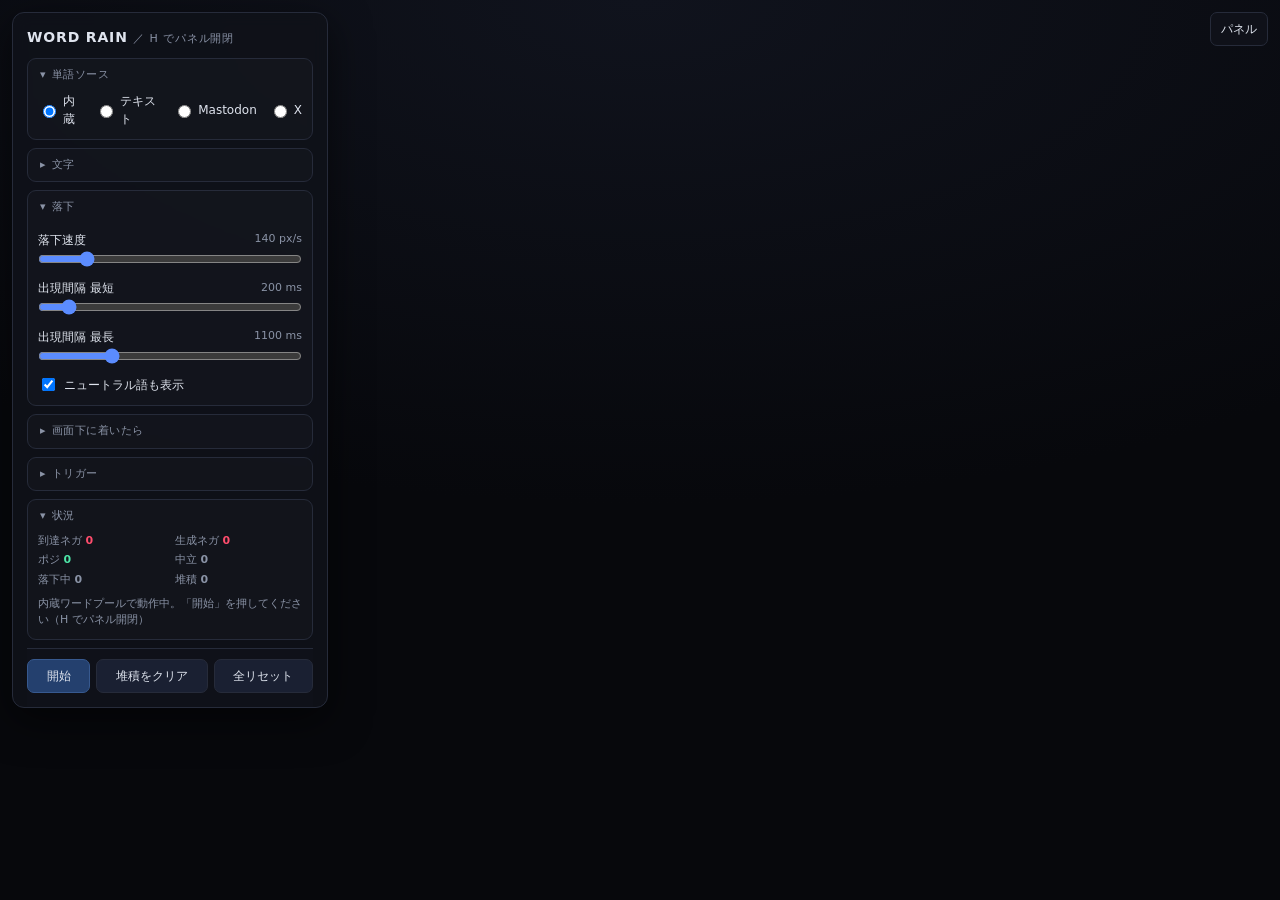
==== index.html @ abbf99c5 "Add files via upload" ====
<!DOCTYPE html>
<html lang="ja">
<head>
<meta charset="utf-8">
<meta name="viewport" content="width=device-width,initial-scale=1,viewport-fit=cover">
<title>Word Rain — 落下する単語</title>
<meta name="description" content="単語が降ってきて、ネガティブな語だけが画面下に積み上がる。指定の数に達すると映像と音声が流れます。">
<meta name="theme-color" content="#07080c">
<meta property="og:title" content="Word Rain — 落下する単語">
<meta property="og:description" content="単語が降ってきて、ネガティブな語だけが画面下に積み上がる。">
<meta property="og:type" content="website">
<link rel="icon" href='data:image/svg+xml,<svg xmlns="http://www.w3.org/2000/svg" viewBox="0 0 32 32"><rect width="32" height="32" rx="7" fill="%2307080c"/><rect x="6" y="6" width="9" height="4" rx="2" fill="%234ee6a8"/><rect x="18" y="13" width="8" height="4" rx="2" fill="%238a93a6"/><rect x="4" y="21" width="24" height="5" rx="2.5" fill="%23ff4d6d"/></svg>'>
<!-- ?v= はキャッシュ対策。ファイルを更新したらこの数字を上げると閲覧者に確実に届く。 -->
<link rel="stylesheet" href="styles.css?v=2">
</head>
<body>

<canvas id="stage"></canvas>

<button id="btnToggle">パネル</button>

<div id="panel">
  <h1>WORD RAIN <span>／ H でパネル開閉</span></h1>

  <details open>
    <summary>単語ソース</summary>
    <div class="radios">
      <label><input type="radio" name="src" value="builtin" checked> 内蔵</label>
      <label><input type="radio" name="src" value="text"> テキスト</label>
      <label><input type="radio" name="src" value="mastodon"> Mastodon</label>
      <label><input type="radio" name="src" value="x"> X</label>
    </div>

    <div id="paneText" hidden style="margin-top:8px">
      <textarea id="pasteText" placeholder="ここにテキストを貼り付け（日本語は自動で分かち書きします）"></textarea>
      <div class="btns" style="margin-top:6px"><button id="btnLoadText">取り込む</button></div>
    </div>

    <div id="paneMastodon" hidden style="margin-top:8px">
      <label class="row">インスタンス <span class="val">認証不要</span></label>
      <input type="text" id="mHost" value="mstdn.jp" placeholder="mstdn.jp">
      <div class="btns" style="margin-top:6px"><button id="btnFetchM">今すぐ取得</button></div>
      <div class="note">公開タイムラインを 10 秒間隔で補充します。CORS を許可していないインスタンスは使えません（確認済み: mstdn.jp / fedibird.com）。</div>
    </div>

    <div id="paneX" hidden style="margin-top:8px">
      <label class="row">プロキシ URL</label>
      <input type="text" id="xProxy" value="http://127.0.0.1:8787">
      <label class="row" style="margin-top:6px">検索クエリ</label>
      <input type="text" id="xQuery" value="lang:ja -is:retweet">
      <div class="btns" style="margin-top:6px">
        <button id="btnFetchX">今すぐ取得</button>
        <button id="btnDiagX">接続を診断</button>
      </div>
      <div class="note">x_proxy.py の起動と Bearer トークンが必要です。取得できないときは「接続を診断」を押すと原因が出ます。</div>
    </div>
  </details>

  <details>
    <summary>文字</summary>
    <label class="row">フォント</label>
    <select id="fontFamily">
      <option value='"Noto Sans JP","Yu Gothic UI","Hiragino Kaku Gothic ProN","Meiryo",system-ui,sans-serif'>既定（ゴシック）</option>
      <option value='"Yu Gothic UI","Yu Gothic",sans-serif'>游ゴシック</option>
      <option value='"Meiryo",sans-serif'>メイリオ</option>
      <option value='"MS PGothic","MS Gothic",sans-serif'>MS ゴシック</option>
      <option value='"Yu Mincho","MS PMincho",serif'>游明朝</option>
      <option value='"MS PMincho","MS Mincho",serif'>MS 明朝</option>
      <option value='"BIZ UDPGothic","BIZ UDGothic",sans-serif'>BIZ UDゴシック</option>
      <option value='"UD デジタル 教科書体 N-R","UD Digi Kyokasho N-R",serif'>UD デジタル教科書体</option>
      <option value='"HGP創英角ﾎﾟｯﾌﾟ体","HGSoeiKakupoptai",sans-serif'>HG創英角ポップ体</option>
      <option value='Impact,"Arial Black",sans-serif'>Impact</option>
      <option value='Georgia,"Times New Roman",serif'>Georgia</option>
      <option value='Consolas,"Courier New","MS Gothic",monospace'>Consolas（等幅）</option>
      <option id="optFontFile" value='"WordRainCustom"' hidden>読み込んだファイル</option>
      <option value="__custom__">カスタム指定（下の欄）</option>
    </select>

    <label class="row" style="margin-top:6px">カスタム font-family</label>
    <input type="text" id="fontCustom" placeholder='例: "Zen Maru Gothic", sans-serif' disabled>

    <label class="row" style="margin-top:6px">フォントファイル (.ttf/.otf/.woff2)</label>
    <input type="file" id="fontFile" accept=".ttf,.otf,.woff,.woff2,font/*">

    <label class="row" style="margin-top:6px">太さ</label>
    <select id="fontWeight">
      <option value="300">300 Light</option>
      <option value="400">400 Regular</option>
      <option value="600" selected>600 SemiBold</option>
      <option value="800">800 ExtraBold</option>
      <option value="900">900 Black</option>
    </select>

    <label class="row" style="margin-top:8px">文字サイズ 最小 <span class="val" id="sizeMinOut"></span></label>
    <input type="range" id="sizeMin" min="10" max="80" step="1" value="18">

    <label class="row">文字サイズ 最大 <span class="val" id="sizeMaxOut"></span></label>
    <input type="range" id="sizeMax" min="12" max="160" step="1" value="64">
  </details>

  <details open>
    <summary>落下</summary>
    <label class="row">落下速度 <span class="val" id="speedOut"></span></label>
    <input type="range" id="speed" min="10" max="800" step="5" value="140">

    <label class="row">出現間隔 最短 <span class="val" id="spawnMinOut"></span></label>
    <input type="range" id="spawnMin" min="20" max="2000" step="10" value="200">

    <label class="row">出現間隔 最長 <span class="val" id="spawnMaxOut"></span></label>
    <input type="range" id="spawnMax" min="50" max="4000" step="10" value="1100">

    <label class="check"><input type="checkbox" id="showNeutral" checked> ニュートラル語も表示</label>
  </details>

  <details>
    <summary>画面下に着いたら</summary>
    <label class="row">ネガティブ
      <select id="beh_negative">
        <option value="pile">積み上がる</option>
        <option value="bottom">下段に重なる</option>
        <option value="vanish">消える</option>
      </select>
    </label>
    <label class="row">ポジティブ
      <select id="beh_positive">
        <option value="pile">積み上がる</option>
        <option value="bottom">下段に重なる</option>
        <option value="vanish">消える</option>
      </select>
    </label>
    <label class="row">ニュートラル
      <select id="beh_neutral">
        <option value="pile">積み上がる</option>
        <option value="bottom">下段に重なる</option>
        <option value="vanish">消える</option>
      </select>
    </label>
    <div class="note">既定はネガティブのみ積み上がり、ポジティブと中立は画面下で消えます。</div>
  </details>

  <details>
    <summary>トリガー</summary>
    <label class="row">ネガティブ到達数の閾値 <span class="val" id="thresholdOut"></span></label>
    <input type="range" id="threshold" min="1" max="200" step="1" value="20">

    <div class="gauge"><div id="gaugeFill"></div></div>
    <div class="counts" style="margin-bottom:8px">
      <span>到達ネガ <b id="gaugeLabel">0 / 20</b></span>
    </div>

    <label class="row">映像ファイル</label>
    <input type="file" id="videoFile" accept="video/*">
    <div class="mname" id="videoName">未選択</div>

    <label class="row">音声ファイル</label>
    <input type="file" id="audioFile" accept="audio/*">
    <div class="mname" id="audioName">未選択</div>

    <label class="check"><input type="checkbox" id="autoReset" checked> 再生後にカウンタと堆積をリセット</label>
    <div class="btns" style="margin-top:8px"><button id="btnTest">トリガーをテスト再生</button></div>
  </details>

  <details open>
    <summary>状況</summary>
    <div class="counts">
      <span class="neg">到達ネガ <b id="cNeg">0</b></span>
      <span class="neg">生成ネガ <b id="cNegTotal">0</b></span>
      <span class="pos">ポジ <b id="cPos">0</b></span>
      <span class="neu">中立 <b id="cNeu">0</b></span>
      <span>落下中 <b id="cAir">0</b></span>
      <span>堆積 <b id="cPile">0</b></span>
    </div>
    <div class="status err" id="status">スクリプトが実行されていません。Brave のシールド（ライオンのアイコン）で「スクリプトをブロック」が有効になっていないか確認してください。</div>
    <noscript><div class="status err">JavaScript が無効です。</div></noscript>
  </details>

  <div class="btns actions">
    <button id="btnStart" class="primary">開始</button>
    <button id="btnClear">堆積をクリア</button>
    <button id="btnReset">全リセット</button>
  </div>
</div>

<div id="overlay" hidden>
  <video id="trigVideo" playsinline></video>
  <audio id="trigAudio"></audio>
  <div class="hint" id="overlayHint">クリック / Esc で閉じる</div>
</div>

<script src="sentiment.js?v=2"></script>
<script src="wordsource.js?v=2"></script>
<script src="app.js?v=2"></script>
</body>
</html>
---- styles.css ----
:root {
  --bg: #07080c;
  --panel: rgba(16, 18, 26, .92);
  --line: #262b3a;
  --text: #dfe4ee;
  --muted: #8a93a6;
  --pos: #4ee6a8;
  --neg: #ff4d6d;
  --neu: #8a93a6;
}

* { box-sizing: border-box; }

html, body {
  margin: 0; height: 100%; overflow: hidden;
  background: var(--bg); color: var(--text);
  font: 13px/1.5 "Noto Sans JP", "Yu Gothic UI", "Hiragino Kaku Gothic ProN", Meiryo, system-ui, sans-serif;
}

#stage {
  position: fixed; inset: 0; width: 100%; height: 100%;
  background: radial-gradient(120% 80% at 50% 0%, #10131d 0%, #07080c 70%);
}

/* ---- コントロールパネル ---- */
#panel {
  position: fixed; top: 12px; left: 12px; width: 316px;
  max-height: calc(100vh - 24px); overflow-y: auto;
  background: var(--panel); border: 1px solid var(--line); border-radius: 12px;
  padding: 14px; backdrop-filter: blur(8px);
  box-shadow: 0 12px 40px rgba(0,0,0,.55);
  transition: transform .2s ease, opacity .2s ease;
}
#panel.hidden { transform: translateX(-340px); opacity: 0; pointer-events: none; }

h1 { margin: 0 0 10px; font-size: 14px; letter-spacing: .06em; }
h1 span { color: var(--muted); font-weight: 400; font-size: 11px; }

details {
  border: 1px solid var(--line); border-radius: 9px; margin: 0 0 8px; padding: 0 10px;
  background: rgba(255,255,255,.015);
}
details[open] { padding-bottom: 11px; }
summary {
  color: var(--muted); font-size: 11px; letter-spacing: .04em;
  padding: 8px 2px; cursor: pointer; list-style: none; user-select: none;
}
summary::-webkit-details-marker { display: none; }
summary::before { content: '▸ '; display: inline-block; width: 12px; }
details[open] > summary::before { content: '▾ '; }
summary:hover { color: var(--text); }

label.row { display: flex; align-items: center; justify-content: space-between; gap: 8px; margin: 7px 0 2px; font-size: 12px; }
label.row .val { color: var(--muted); font-variant-numeric: tabular-nums; font-size: 11px; }
input[type=range] { width: 100%; accent-color: #5b8cff; margin: 0 0 4px; }
input[type=text], textarea {
  width: 100%; background: #0c0f18; border: 1px solid var(--line); border-radius: 6px;
  color: var(--text); padding: 6px 8px; font: inherit; font-size: 12px;
}
textarea { resize: vertical; min-height: 66px; }
input[type=file] { width: 100%; font-size: 11px; color: var(--muted); }
select {
  background: #0c0f18; border: 1px solid var(--line); border-radius: 6px;
  color: var(--text); padding: 5px 6px; font: inherit; font-size: 12px; max-width: 100%;
}
label.row select { flex: 0 0 auto; }
#fontFamily, #fontWeight { width: 100%; }
input[type=text]:disabled { opacity: .45; }

.note { color: var(--muted); font-size: 10.5px; line-height: 1.5; margin-top: 6px; }
.note.warn { color: #ffc861; }

.radios { display: flex; gap: 12px; font-size: 12px; }
.radios label { display: flex; align-items: center; gap: 4px; cursor: pointer; }
.check { display: flex; align-items: center; gap: 6px; font-size: 12px; margin: 6px 0 0; cursor: pointer; }

.btns { display: flex; gap: 6px; flex-wrap: wrap; }
button {
  flex: 1 1 auto; background: #1a2032; color: var(--text);
  border: 1px solid var(--line); border-radius: 7px; padding: 7px 10px;
  font: inherit; font-size: 12px; cursor: pointer;
}
button:hover { background: #232b42; }
button.on { background: #b4243c; border-color: #d84a60; }
button.primary { background: #24406e; border-color: #37598f; }

.mname { color: var(--muted); font-size: 11px; word-break: break-all; margin: 2px 0 6px; }

/* パネルが縦に長いので、開始ボタンの行は常に見える位置に貼り付ける */
.actions {
  position: sticky; bottom: -14px; z-index: 2;
  background: var(--panel); padding: 10px 0 14px; margin-bottom: -14px;
  border-top: 1px solid var(--line);
}

/* ---- 計測 ---- */
.gauge { height: 8px; background: #141824; border-radius: 5px; overflow: hidden; margin: 6px 0 4px; }
.gauge > div { height: 100%; width: 0; background: linear-gradient(90deg, #ff4d6d55, #ff4d6d); transition: width .15s linear; }
.counts { display: grid; grid-template-columns: repeat(2, 1fr); gap: 3px 10px; font-size: 11px; color: var(--muted); }
.counts b { font-variant-numeric: tabular-nums; font-weight: 600; }
.neg b { color: var(--neg); } .pos b { color: var(--pos); } .neu b { color: var(--neu); }

.status { margin-top: 8px; font-size: 11px; line-height: 1.45; color: var(--muted); min-height: 2.2em; }
.status.ok { color: var(--pos); }
.status.warn { color: #ffc861; }
.status.err { color: var(--neg); }

#btnToggle {
  position: fixed; top: 12px; right: 12px; width: auto; flex: none;
  background: rgba(16,18,26,.9); z-index: 5;
}

/* ---- トリガーオーバーレイ ---- */
#fatal {
  position: fixed; left: 50%; top: 24px; transform: translateX(-50%);
  max-width: min(720px, 90vw); z-index: 80;
  background: #3a0b16; border: 1px solid var(--neg); border-radius: 9px;
  color: #ffd7de; padding: 10px 14px; font-size: 12px; line-height: 1.6;
}

#overlay {
  position: fixed; inset: 0; z-index: 50; background: #000;
  display: flex; align-items: center; justify-content: center;
  opacity: 0; transition: opacity .25s ease;
}
/* hidden 属性の UA スタイル(display:none)より上の display:flex が勝ってしまうため、
   明示的に打ち消す。これが無いと透明なオーバーレイが全クリックを吸う。 */
#overlay[hidden] { display: none; }
#overlay.on { opacity: 1; }
#overlay video { max-width: 100%; max-height: 100%; }
#overlay.flash { animation: flash .5s steps(2) infinite; }
@keyframes flash { 0% { background: #000; } 50% { background: #7a0018; } 100% { background: #000; } }
/* ---- スマホ ---- */
@media (max-width: 640px) {
  #panel {
    left: 8px; right: 8px; width: auto; top: 8px;
    max-height: 64vh; padding: 12px;
  }
  #panel.hidden { transform: translateY(-130%); }
  #btnToggle { top: 8px; right: 8px; padding: 10px 14px; }
  .radios { flex-wrap: wrap; gap: 8px 14px; }
  summary { padding: 11px 2px; font-size: 12px; }
  button { padding: 10px 12px; }
  input[type=range] { height: 26px; }
  label.row { margin: 9px 0 2px; }
}

#overlay .hint {
  position: absolute; bottom: 18px; left: 0; right: 0; text-align: center;
  color: #6d7488; font-size: 12px;
}
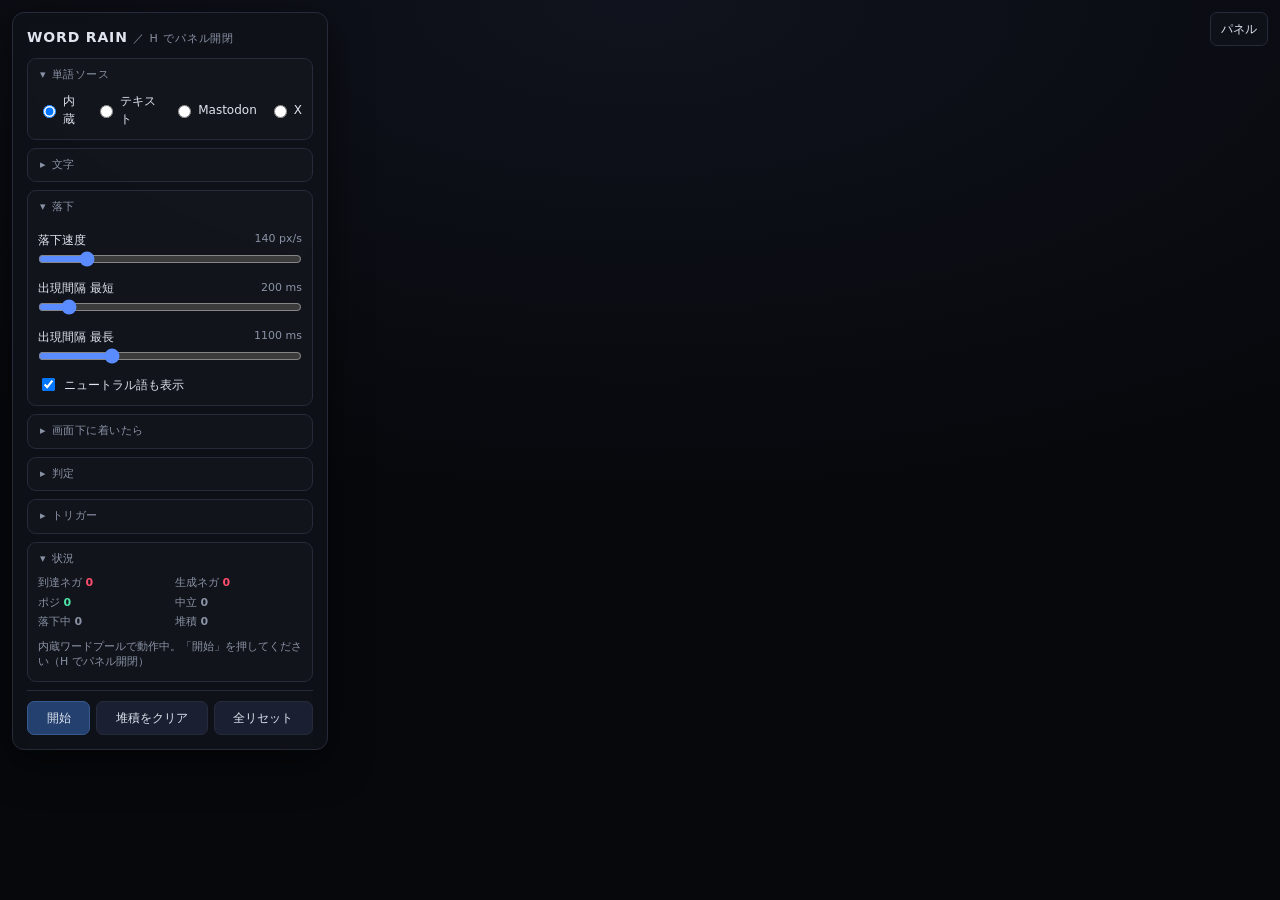
==== commit d211d073: "Add files via upload" ====
--- a/index.html
+++ b/index.html
@@ -11,7 +11,7 @@
 <meta property="og:type" content="website">
 <link rel="icon" href='data:image/svg+xml,<svg xmlns="http://www.w3.org/2000/svg" viewBox="0 0 32 32"><rect width="32" height="32" rx="7" fill="%2307080c"/><rect x="6" y="6" width="9" height="4" rx="2" fill="%234ee6a8"/><rect x="18" y="13" width="8" height="4" rx="2" fill="%238a93a6"/><rect x="4" y="21" width="24" height="5" rx="2.5" fill="%23ff4d6d"/></svg>'>
 <!-- ?v= はキャッシュ対策。ファイルを更新したらこの数字を上げると閲覧者に確実に届く。 -->
-<link rel="stylesheet" href="styles.css?v=2">
+<link rel="stylesheet" href="styles.css?v=6">
 </head>
 <body>
 
@@ -139,6 +139,21 @@
   </details>
 
   <details>
+    <summary>判定</summary>
+    <label class="row">感度
+      <select id="sensitivity">
+        <option value="strict">厳格（辞書の完全一致のみ）</option>
+        <option value="normal">標準</option>
+        <option value="sensitive" selected>敏感</option>
+      </select>
+    </label>
+    <div class="note">「敏感」は形態素や接頭辞からも推測するので取りこぼしが減りますが、中立語を巻き込むことがあります。「厳格」は辞書に載っている語だけを色分けします。</div>
+    <label class="row" style="margin-top:6px">語を試す</label>
+    <input type="text" id="probe" placeholder="単語を入力すると判定が出ます">
+    <div class="note" id="probeOut">—</div>
+  </details>
+
+  <details>
     <summary>トリガー</summary>
     <label class="row">ネガティブ到達数の閾値 <span class="val" id="thresholdOut"></span></label>
     <input type="range" id="threshold" min="1" max="200" step="1" value="20">
@@ -187,8 +202,8 @@
   <div class="hint" id="overlayHint">クリック / Esc で閉じる</div>
 </div>
 
-<script src="sentiment.js?v=2"></script>
-<script src="wordsource.js?v=2"></script>
-<script src="app.js?v=2"></script>
+<script src="sentiment.js?v=6"></script>
+<script src="wordsource.js?v=6"></script>
+<script src="app.js?v=6"></script>
 </body>
 </html>
--- a/styles.css
+++ b/styles.css
@@ -69,6 +69,9 @@
 
 .note { color: var(--muted); font-size: 10.5px; line-height: 1.5; margin-top: 6px; }
 .note.warn { color: #ffc861; }
+.note.negative { color: var(--neg); font-size: 12px; }
+.note.positive { color: var(--pos); font-size: 12px; }
+.note.neutral  { color: var(--neu); font-size: 12px; }
 
 .radios { display: flex; gap: 12px; font-size: 12px; }
 .radios label { display: flex; align-items: center; gap: 4px; cursor: pointer; }
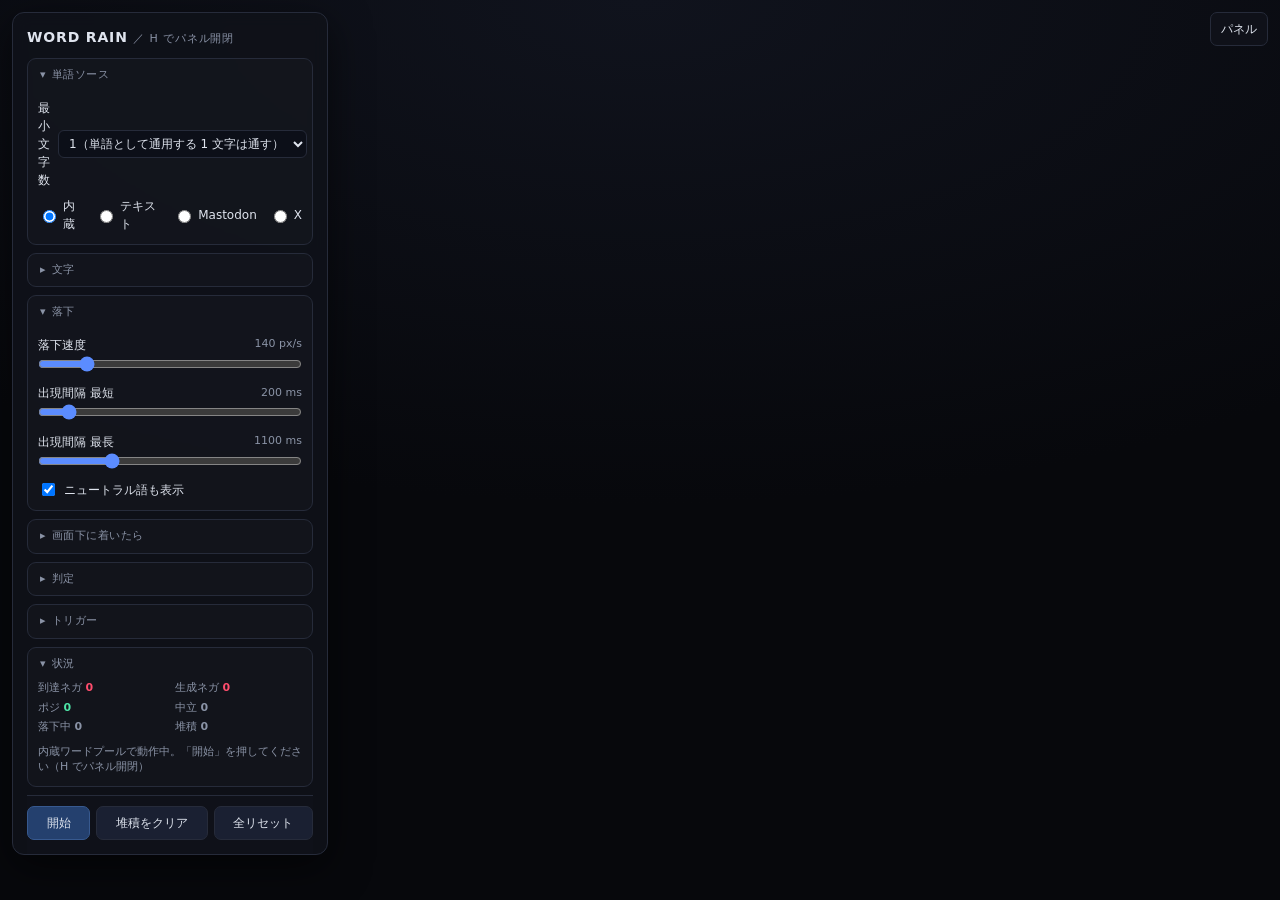
==== commit 273cf140: "Add files via upload" ====
--- a/index.html
+++ b/index.html
@@ -11,7 +11,7 @@
 <meta property="og:type" content="website">
 <link rel="icon" href='data:image/svg+xml,<svg xmlns="http://www.w3.org/2000/svg" viewBox="0 0 32 32"><rect width="32" height="32" rx="7" fill="%2307080c"/><rect x="6" y="6" width="9" height="4" rx="2" fill="%234ee6a8"/><rect x="18" y="13" width="8" height="4" rx="2" fill="%238a93a6"/><rect x="4" y="21" width="24" height="5" rx="2.5" fill="%23ff4d6d"/></svg>'>
 <!-- ?v= はキャッシュ対策。ファイルを更新したらこの数字を上げると閲覧者に確実に届く。 -->
-<link rel="stylesheet" href="styles.css?v=6">
+<link rel="stylesheet" href="styles.css?v=7">
 </head>
 <body>
 
@@ -24,6 +24,13 @@
 
   <details open>
     <summary>単語ソース</summary>
+    <label class="row" style="margin-bottom:8px">最小文字数
+      <select id="minLen">
+        <option value="1" selected>1（単語として通用する 1 文字は通す）</option>
+        <option value="2">2 文字以上</option>
+        <option value="3">3 文字以上</option>
+      </select>
+    </label>
     <div class="radios">
       <label><input type="radio" name="src" value="builtin" checked> 内蔵</label>
       <label><input type="radio" name="src" value="text"> テキスト</label>
@@ -202,8 +209,8 @@
   <div class="hint" id="overlayHint">クリック / Esc で閉じる</div>
 </div>
 
-<script src="sentiment.js?v=6"></script>
-<script src="wordsource.js?v=6"></script>
-<script src="app.js?v=6"></script>
+<script src="sentiment.js?v=7"></script>
+<script src="wordsource.js?v=7"></script>
+<script src="app.js?v=7"></script>
 </body>
 </html>
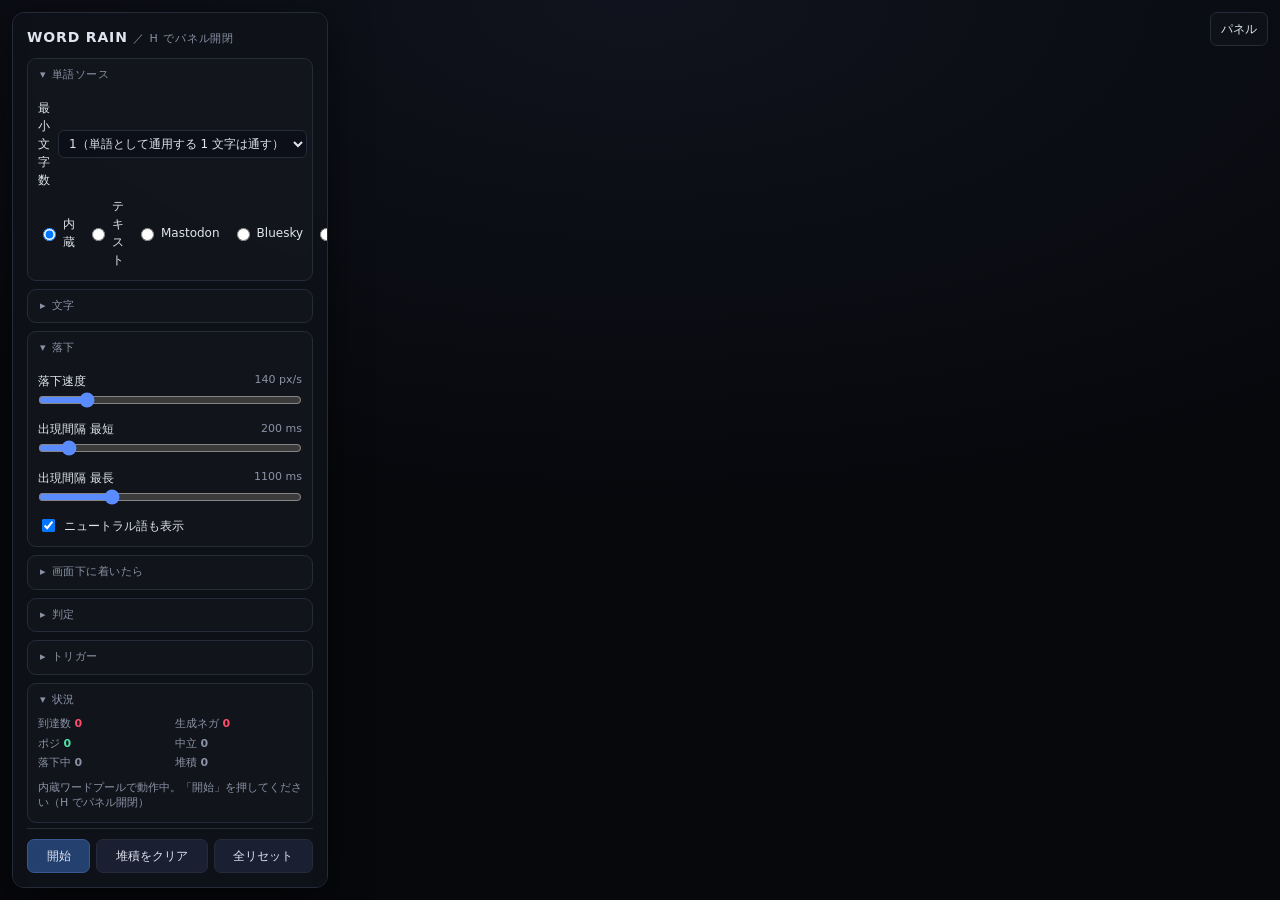
==== commit bac4e4b5: "Add files via upload" ====
--- a/index.html
+++ b/index.html
@@ -11,7 +11,7 @@
 <meta property="og:type" content="website">
 <link rel="icon" href='data:image/svg+xml,<svg xmlns="http://www.w3.org/2000/svg" viewBox="0 0 32 32"><rect width="32" height="32" rx="7" fill="%2307080c"/><rect x="6" y="6" width="9" height="4" rx="2" fill="%234ee6a8"/><rect x="18" y="13" width="8" height="4" rx="2" fill="%238a93a6"/><rect x="4" y="21" width="24" height="5" rx="2.5" fill="%23ff4d6d"/></svg>'>
 <!-- ?v= はキャッシュ対策。ファイルを更新したらこの数字を上げると閲覧者に確実に届く。 -->
-<link rel="stylesheet" href="styles.css?v=7">
+<link rel="stylesheet" href="styles.css?v=12">
 </head>
 <body>
 
@@ -35,6 +35,8 @@
       <label><input type="radio" name="src" value="builtin" checked> 内蔵</label>
       <label><input type="radio" name="src" value="text"> テキスト</label>
       <label><input type="radio" name="src" value="mastodon"> Mastodon</label>
+      <label><input type="radio" name="src" value="bluesky"> Bluesky</label>
+      <label><input type="radio" name="src" value="hackernews"> Hacker News</label>
       <label><input type="radio" name="src" value="x"> X</label>
     </div>
 
@@ -48,6 +50,23 @@
       <input type="text" id="mHost" value="mstdn.jp" placeholder="mstdn.jp">
       <div class="btns" style="margin-top:6px"><button id="btnFetchM">今すぐ取得</button></div>
       <div class="note">公開タイムラインを 10 秒間隔で補充します。CORS を許可していないインスタンスは使えません（確認済み: mstdn.jp / fedibird.com）。</div>
+    </div>
+
+    <div id="paneBluesky" hidden style="margin-top:8px">
+      <label class="row">フィード <span class="val">認証不要</span></label>
+      <select id="bFeed">
+        <option value="jp" selected>JP（日本語中心）</option>
+        <option value="hot">What's Hot（多言語）</option>
+        <option value="__custom__">カスタム at:// URI</option>
+      </select>
+      <input type="text" id="bCustom" placeholder="at://did:plc:.../app.bsky.feed.generator/..." disabled style="margin-top:6px">
+      <div class="btns" style="margin-top:6px"><button id="btnFetchB">今すぐ取得</button></div>
+      <div class="note">公開フィードを 10 秒間隔で補充します。検索 API (searchPosts) は CORS 非対応なのでフィード経由で取得しています。</div>
+    </div>
+
+    <div id="paneHN" hidden style="margin-top:8px">
+      <div class="btns"><button id="btnFetchH">今すぐ取得</button></div>
+      <div class="note">Hacker News の最新コメントを Algolia API から取得します。英語のみです。</div>
     </div>
 
     <div id="paneX" hidden style="margin-top:8px">
@@ -142,7 +161,14 @@
         <option value="vanish">消える</option>
       </select>
     </label>
-    <div class="note">既定はネガティブのみ積み上がり、ポジティブと中立は画面下で消えます。</div>
+    <label class="row">トリガー語
+      <select id="beh_trigger">
+        <option value="pile">積み上がる</option>
+        <option value="bottom">下段に重なる</option>
+        <option value="vanish">消える</option>
+      </select>
+    </label>
+    <div class="note">既定はネガティブのみ積み上がり、ポジティブと中立は画面下で消えます。トリガー語に指定した語は極性より優先され、金色で降ってきます。</div>
   </details>
 
   <details>
@@ -162,12 +188,29 @@
 
   <details>
     <summary>トリガー</summary>
-    <label class="row">ネガティブ到達数の閾値 <span class="val" id="thresholdOut"></span></label>
+    <label class="row">数える対象
+      <select id="trigTarget">
+        <option value="negative" selected>ネガティブな語</option>
+        <option value="positive">ポジティブな語</option>
+        <option value="neutral">中立の語</option>
+        <option value="any">すべての語</option>
+        <option value="words">指定した単語</option>
+      </select>
+    </label>
+
+    <div id="paneTrigWords" hidden style="margin-top:6px">
+      <label class="row">トリガー語（空白・カンマ区切り）</label>
+      <input type="text" id="trigWords" placeholder="例: 地震 台風 停電">
+      <label class="check"><input type="checkbox" id="trigPartial" checked> 部分一致で数える（地震 → 地震速報 も数える）</label>
+      <div class="note" id="trigWordsNote">—</div>
+    </div>
+
+    <label class="row" style="margin-top:6px">到達数の閾値 <span class="val" id="thresholdOut"></span></label>
     <input type="range" id="threshold" min="1" max="200" step="1" value="20">
 
     <div class="gauge"><div id="gaugeFill"></div></div>
     <div class="counts" style="margin-bottom:8px">
-      <span>到達ネガ <b id="gaugeLabel">0 / 20</b></span>
+      <span id="gaugeCaption">到達ネガ</span> <b id="gaugeLabel">0 / 20</b>
     </div>
 
     <label class="row">映像ファイル</label>
@@ -185,7 +228,7 @@
   <details open>
     <summary>状況</summary>
     <div class="counts">
-      <span class="neg">到達ネガ <b id="cNeg">0</b></span>
+      <span class="neg">到達数 <b id="cNeg">0</b></span>
       <span class="neg">生成ネガ <b id="cNegTotal">0</b></span>
       <span class="pos">ポジ <b id="cPos">0</b></span>
       <span class="neu">中立 <b id="cNeu">0</b></span>
@@ -209,8 +252,8 @@
   <div class="hint" id="overlayHint">クリック / Esc で閉じる</div>
 </div>
 
-<script src="sentiment.js?v=7"></script>
-<script src="wordsource.js?v=7"></script>
-<script src="app.js?v=7"></script>
+<script src="sentiment.js?v=12"></script>
+<script src="wordsource.js?v=12"></script>
+<script src="app.js?v=12"></script>
 </body>
 </html>
--- a/styles.css
+++ b/styles.css
@@ -26,6 +26,8 @@
 #panel {
   position: fixed; top: 12px; left: 12px; width: 316px;
   max-height: calc(100vh - 24px); overflow-y: auto;
+  /* 下端に貼り付いた操作ボタンの下にコントロールが潜り込まないようにする */
+  scroll-padding-bottom: 64px;
   background: var(--panel); border: 1px solid var(--line); border-radius: 12px;
   padding: 14px; backdrop-filter: blur(8px);
   box-shadow: 0 12px 40px rgba(0,0,0,.55);
